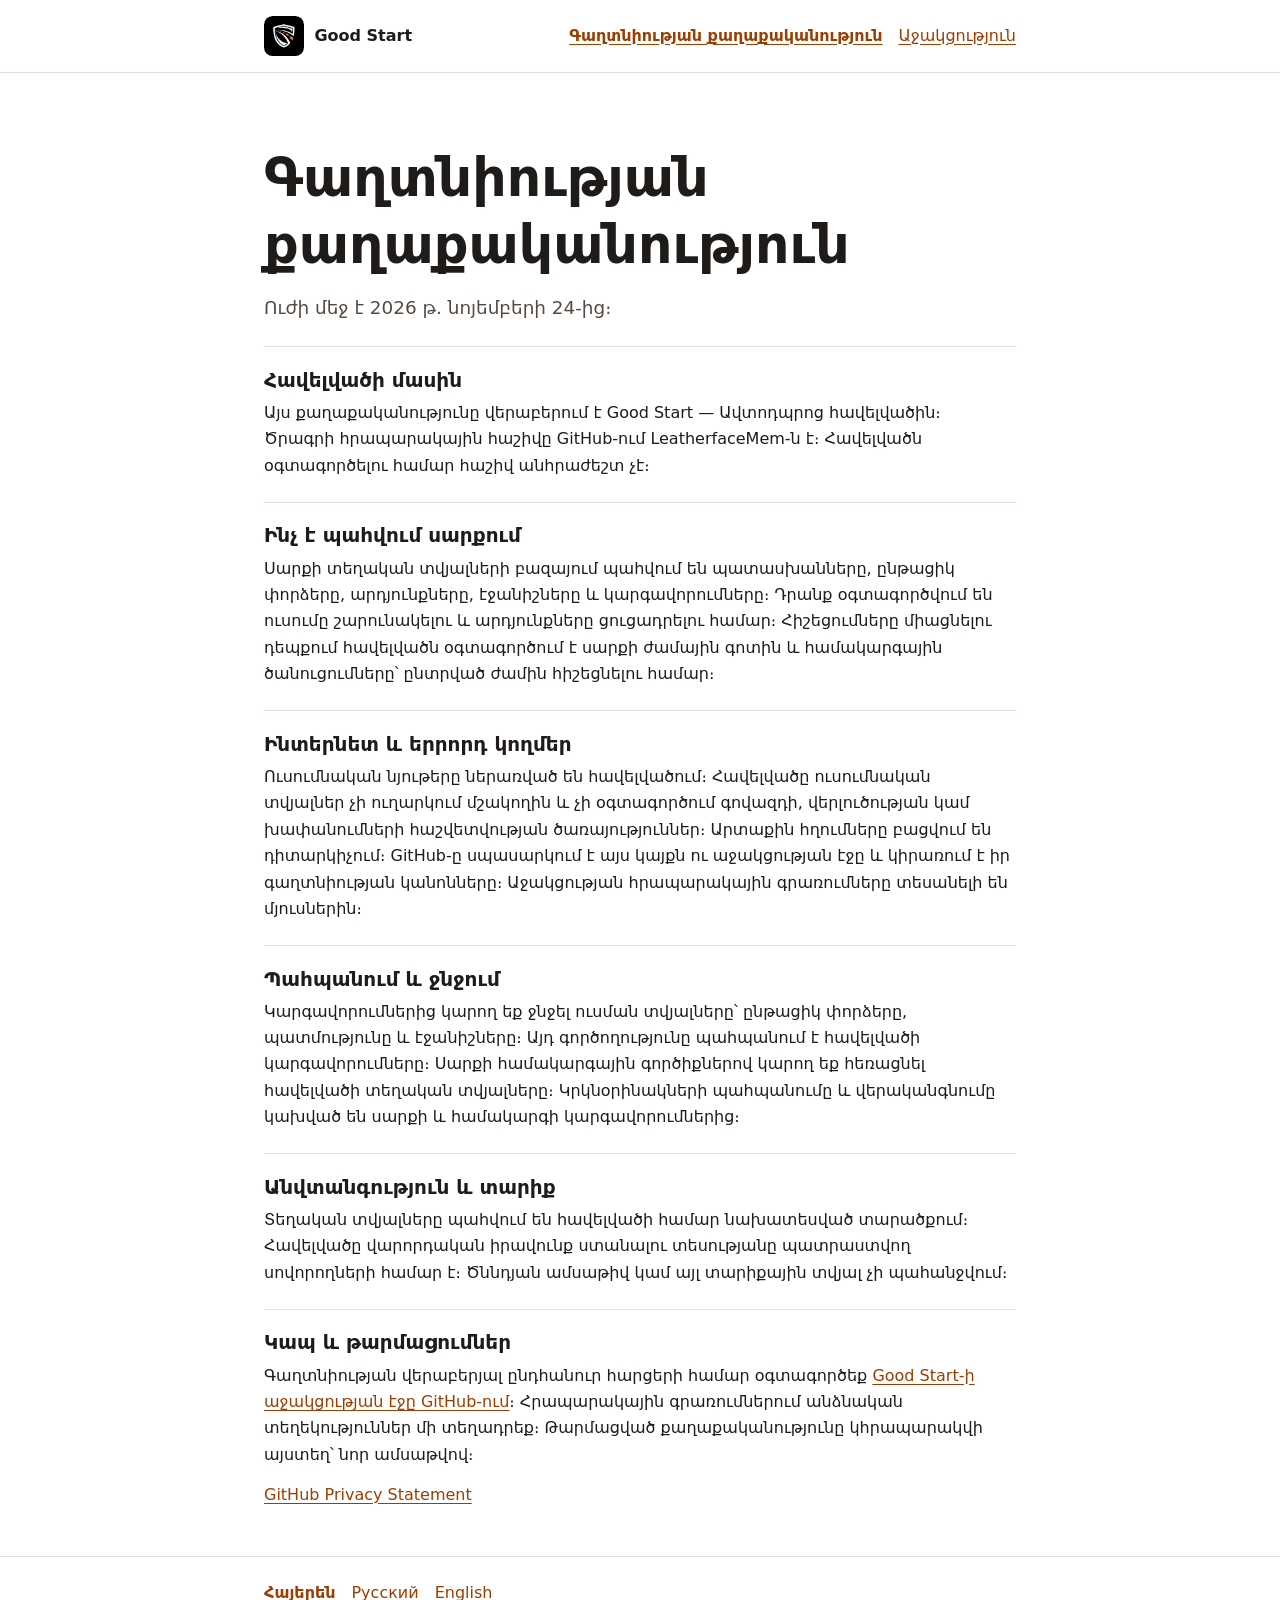
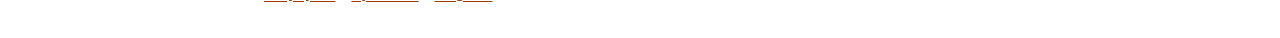
==== privacy/index.html @ 968c4f22 "Publish Good Start privacy and support in three languages" ====
<!doctype html>
<html lang="hy">
<head>
<meta charset="utf-8">
<meta name="viewport" content="width=device-width,initial-scale=1">
<title>Գաղտնիության քաղաքականություն · Good Start</title>
<link rel="icon" href="../assets/logo.png">
<link rel="stylesheet" href="../assets/styles.css">
</head>
<body>
<header><div class="wrap bar">
<a class="brand" href="../"><img src="../assets/logo.png" alt="" width="40" height="40">Good Start</a>
<nav aria-label="Էջեր"><a href="../privacy/" aria-current="page">Գաղտնիության քաղաքականություն</a><a href="../support/">Աջակցություն</a></nav>
</div></header>
<main class="wrap"><h1>Գաղտնիության քաղաքականություն</h1><p class="intro">Ուժի մեջ է 2026 թ. նոյեմբերի 24-ից։</p><section><h2>Հավելվածի մասին</h2><p>Այս քաղաքականությունը վերաբերում է Good Start — Ավտոդպրոց հավելվածին։ Ծրագրի հրապարակային հաշիվը GitHub-ում LeatherfaceMem-ն է։ Հավելվածն օգտագործելու համար հաշիվ անհրաժեշտ չէ։</p></section><section><h2>Ինչ է պահվում սարքում</h2><p>Սարքի տեղական տվյալների բազայում պահվում են պատասխանները, ընթացիկ փորձերը, արդյունքները, էջանիշները և կարգավորումները։ Դրանք օգտագործվում են ուսումը շարունակելու և արդյունքները ցուցադրելու համար։ Հիշեցումները միացնելու դեպքում հավելվածն օգտագործում է սարքի ժամային գոտին և համակարգային ծանուցումները՝ ընտրված ժամին հիշեցնելու համար։</p></section><section><h2>Ինտերնետ և երրորդ կողմեր</h2><p>Ուսումնական նյութերը ներառված են հավելվածում։ Հավելվածը ուսումնական տվյալներ չի ուղարկում մշակողին և չի օգտագործում գովազդի, վերլուծության կամ խափանումների հաշվետվության ծառայություններ։ Արտաքին հղումները բացվում են դիտարկիչում։ GitHub-ը սպասարկում է այս կայքն ու աջակցության էջը և կիրառում է իր գաղտնիության կանոնները։ Աջակցության հրապարակային գրառումները տեսանելի են մյուսներին։</p></section><section><h2>Պահպանում և ջնջում</h2><p>Կարգավորումներից կարող եք ջնջել ուսման տվյալները՝ ընթացիկ փորձերը, պատմությունը և էջանիշները։ Այդ գործողությունը պահպանում է հավելվածի կարգավորումները։ Սարքի համակարգային գործիքներով կարող եք հեռացնել հավելվածի տեղական տվյալները։ Կրկնօրինակների պահպանումը և վերականգնումը կախված են սարքի և համակարգի կարգավորումներից։</p></section><section><h2>Անվտանգություն և տարիք</h2><p>Տեղական տվյալները պահվում են հավելվածի համար նախատեսված տարածքում։ Հավելվածը վարորդական իրավունք ստանալու տեսությանը պատրաստվող սովորողների համար է։ Ծննդյան ամսաթիվ կամ այլ տարիքային տվյալ չի պահանջվում։</p></section><section><h2>Կապ և թարմացումներ</h2><p>Գաղտնիության վերաբերյալ ընդհանուր հարցերի համար օգտագործեք <a href="https://github.com/LeatherfaceMem/good-start-legal/issues">Good Start-ի աջակցության էջը GitHub-ում</a>։ Հրապարակային գրառումներում անձնական տեղեկություններ մի տեղադրեք։ Թարմացված քաղաքականությունը կհրապարակվի այստեղ՝ նոր ամսաթվով։</p></section><a href="https://docs.github.com/en/site-policy/privacy-policies/github-general-privacy-statement">GitHub Privacy Statement</a></main>
<footer><nav class="wrap" aria-label="Լեզու"><a href="../privacy/" hreflang="hy" lang="hy" aria-current="page">Հայերեն</a><a href="../ru/privacy/" hreflang="ru" lang="ru">Русский</a><a href="../en/privacy/" hreflang="en" lang="en">English</a></nav></footer>
</body></html>
---- assets/styles.css ----
@font-face { font-family: Armenian; src: url(armenian.ttf) format('truetype'); font-display: swap; }
:root { color-scheme: light; font: 100%/1.65 system-ui, Armenian, sans-serif; color: #1e1b18; background: #fff; --accent: #9f3c00; --line: #e9dfd8; }
* { box-sizing: border-box; }
body { margin: 0; }
header { border-bottom: 1px solid var(--line); }
.wrap { width: min(100% - 2.5rem, 47rem); margin-inline: auto; }
.bar { display: flex; gap: 1rem 2rem; justify-content: space-between; flex-wrap: wrap; align-items: center; padding-block: 1rem; }
nav { display: flex; flex-wrap: wrap; gap: .5rem 1rem; }
a { color: var(--accent); text-underline-offset: .18em; }
a:focus-visible { outline: 2px solid var(--accent); outline-offset: .2rem; }
[aria-current] { font-weight: 700; }
.brand { display: inline-flex; align-items: center; gap: .65rem; color: inherit; font-weight: 750; text-decoration: none; }
.brand img { width: 2.5rem; height: 2.5rem; border-radius: .55rem; }
main { padding-block: clamp(2rem, 6vw, 4.5rem) 3rem; }
h1, h2 { line-height: 1.25; overflow-wrap: anywhere; }
h1 { font-size: clamp(1.95rem, 6vw, 3.35rem); margin: 0 0 .9rem; }
h2 { margin: 0 0 .45rem; font-size: 1.25rem; }
p { margin: 0 0 .85rem; }
section { border-top: 1px solid var(--line); padding-top: 1.3rem; margin-top: 1.4rem; }
.intro { font-size: 1.15rem; color: #554a42; }
footer { border-top: 1px solid var(--line); padding-block: 1.4rem 2rem; }
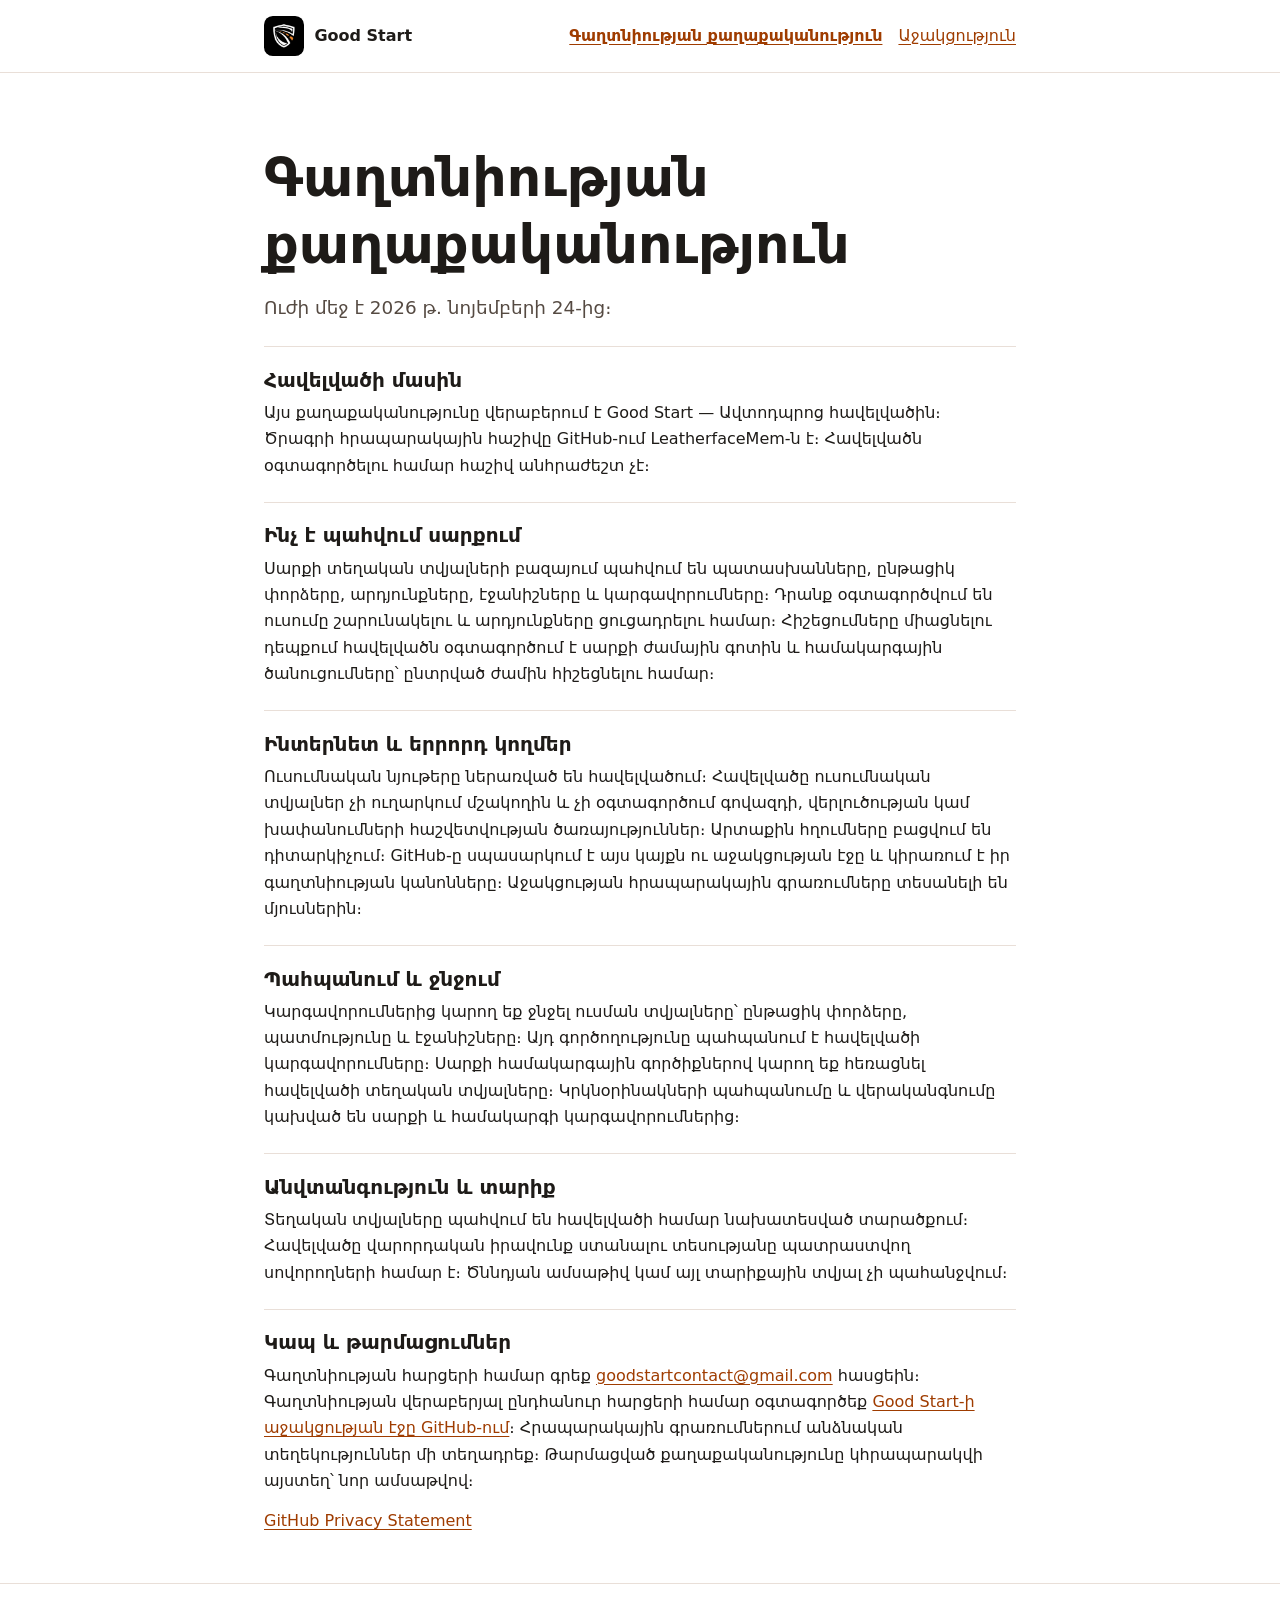
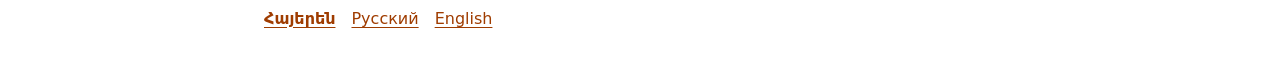
==== commit af127ac6: "Publish the confirmed Good Start support email" ====
--- a/privacy/index.html
+++ b/privacy/index.html
@@ -12,6 +12,6 @@
 <a class="brand" href="../"><img src="../assets/logo.png" alt="" width="40" height="40">Good Start</a>
 <nav aria-label="Էջեր"><a href="../privacy/" aria-current="page">Գաղտնիության քաղաքականություն</a><a href="../support/">Աջակցություն</a></nav>
 </div></header>
-<main class="wrap"><h1>Գաղտնիության քաղաքականություն</h1><p class="intro">Ուժի մեջ է 2026 թ. նոյեմբերի 24-ից։</p><section><h2>Հավելվածի մասին</h2><p>Այս քաղաքականությունը վերաբերում է Good Start — Ավտոդպրոց հավելվածին։ Ծրագրի հրապարակային հաշիվը GitHub-ում LeatherfaceMem-ն է։ Հավելվածն օգտագործելու համար հաշիվ անհրաժեշտ չէ։</p></section><section><h2>Ինչ է պահվում սարքում</h2><p>Սարքի տեղական տվյալների բազայում պահվում են պատասխանները, ընթացիկ փորձերը, արդյունքները, էջանիշները և կարգավորումները։ Դրանք օգտագործվում են ուսումը շարունակելու և արդյունքները ցուցադրելու համար։ Հիշեցումները միացնելու դեպքում հավելվածն օգտագործում է սարքի ժամային գոտին և համակարգային ծանուցումները՝ ընտրված ժամին հիշեցնելու համար։</p></section><section><h2>Ինտերնետ և երրորդ կողմեր</h2><p>Ուսումնական նյութերը ներառված են հավելվածում։ Հավելվածը ուսումնական տվյալներ չի ուղարկում մշակողին և չի օգտագործում գովազդի, վերլուծության կամ խափանումների հաշվետվության ծառայություններ։ Արտաքին հղումները բացվում են դիտարկիչում։ GitHub-ը սպասարկում է այս կայքն ու աջակցության էջը և կիրառում է իր գաղտնիության կանոնները։ Աջակցության հրապարակային գրառումները տեսանելի են մյուսներին։</p></section><section><h2>Պահպանում և ջնջում</h2><p>Կարգավորումներից կարող եք ջնջել ուսման տվյալները՝ ընթացիկ փորձերը, պատմությունը և էջանիշները։ Այդ գործողությունը պահպանում է հավելվածի կարգավորումները։ Սարքի համակարգային գործիքներով կարող եք հեռացնել հավելվածի տեղական տվյալները։ Կրկնօրինակների պահպանումը և վերականգնումը կախված են սարքի և համակարգի կարգավորումներից։</p></section><section><h2>Անվտանգություն և տարիք</h2><p>Տեղական տվյալները պահվում են հավելվածի համար նախատեսված տարածքում։ Հավելվածը վարորդական իրավունք ստանալու տեսությանը պատրաստվող սովորողների համար է։ Ծննդյան ամսաթիվ կամ այլ տարիքային տվյալ չի պահանջվում։</p></section><section><h2>Կապ և թարմացումներ</h2><p>Գաղտնիության վերաբերյալ ընդհանուր հարցերի համար օգտագործեք <a href="https://github.com/LeatherfaceMem/good-start-legal/issues">Good Start-ի աջակցության էջը GitHub-ում</a>։ Հրապարակային գրառումներում անձնական տեղեկություններ մի տեղադրեք։ Թարմացված քաղաքականությունը կհրապարակվի այստեղ՝ նոր ամսաթվով։</p></section><a href="https://docs.github.com/en/site-policy/privacy-policies/github-general-privacy-statement">GitHub Privacy Statement</a></main>
+<main class="wrap"><h1>Գաղտնիության քաղաքականություն</h1><p class="intro">Ուժի մեջ է 2026 թ. նոյեմբերի 24-ից։</p><section><h2>Հավելվածի մասին</h2><p>Այս քաղաքականությունը վերաբերում է Good Start — Ավտոդպրոց հավելվածին։ Ծրագրի հրապարակային հաշիվը GitHub-ում LeatherfaceMem-ն է։ Հավելվածն օգտագործելու համար հաշիվ անհրաժեշտ չէ։</p></section><section><h2>Ինչ է պահվում սարքում</h2><p>Սարքի տեղական տվյալների բազայում պահվում են պատասխանները, ընթացիկ փորձերը, արդյունքները, էջանիշները և կարգավորումները։ Դրանք օգտագործվում են ուսումը շարունակելու և արդյունքները ցուցադրելու համար։ Հիշեցումները միացնելու դեպքում հավելվածն օգտագործում է սարքի ժամային գոտին և համակարգային ծանուցումները՝ ընտրված ժամին հիշեցնելու համար։</p></section><section><h2>Ինտերնետ և երրորդ կողմեր</h2><p>Ուսումնական նյութերը ներառված են հավելվածում։ Հավելվածը ուսումնական տվյալներ չի ուղարկում մշակողին և չի օգտագործում գովազդի, վերլուծության կամ խափանումների հաշվետվության ծառայություններ։ Արտաքին հղումները բացվում են դիտարկիչում։ GitHub-ը սպասարկում է այս կայքն ու աջակցության էջը և կիրառում է իր գաղտնիության կանոնները։ Աջակցության հրապարակային գրառումները տեսանելի են մյուսներին։</p></section><section><h2>Պահպանում և ջնջում</h2><p>Կարգավորումներից կարող եք ջնջել ուսման տվյալները՝ ընթացիկ փորձերը, պատմությունը և էջանիշները։ Այդ գործողությունը պահպանում է հավելվածի կարգավորումները։ Սարքի համակարգային գործիքներով կարող եք հեռացնել հավելվածի տեղական տվյալները։ Կրկնօրինակների պահպանումը և վերականգնումը կախված են սարքի և համակարգի կարգավորումներից։</p></section><section><h2>Անվտանգություն և տարիք</h2><p>Տեղական տվյալները պահվում են հավելվածի համար նախատեսված տարածքում։ Հավելվածը վարորդական իրավունք ստանալու տեսությանը պատրաստվող սովորողների համար է։ Ծննդյան ամսաթիվ կամ այլ տարիքային տվյալ չի պահանջվում։</p></section><section><h2>Կապ և թարմացումներ</h2><p>Գաղտնիության հարցերի համար գրեք <a href="mailto:goodstartcontact@gmail.com">goodstartcontact@gmail.com</a> հասցեին։ Գաղտնիության վերաբերյալ ընդհանուր հարցերի համար օգտագործեք <a href="https://github.com/LeatherfaceMem/good-start-legal/issues">Good Start-ի աջակցության էջը GitHub-ում</a>։ Հրապարակային գրառումներում անձնական տեղեկություններ մի տեղադրեք։ Թարմացված քաղաքականությունը կհրապարակվի այստեղ՝ նոր ամսաթվով։</p></section><a href="https://docs.github.com/en/site-policy/privacy-policies/github-general-privacy-statement">GitHub Privacy Statement</a></main>
 <footer><nav class="wrap" aria-label="Լեզու"><a href="../privacy/" hreflang="hy" lang="hy" aria-current="page">Հայերեն</a><a href="../ru/privacy/" hreflang="ru" lang="ru">Русский</a><a href="../en/privacy/" hreflang="en" lang="en">English</a></nav></footer>
 </body></html>
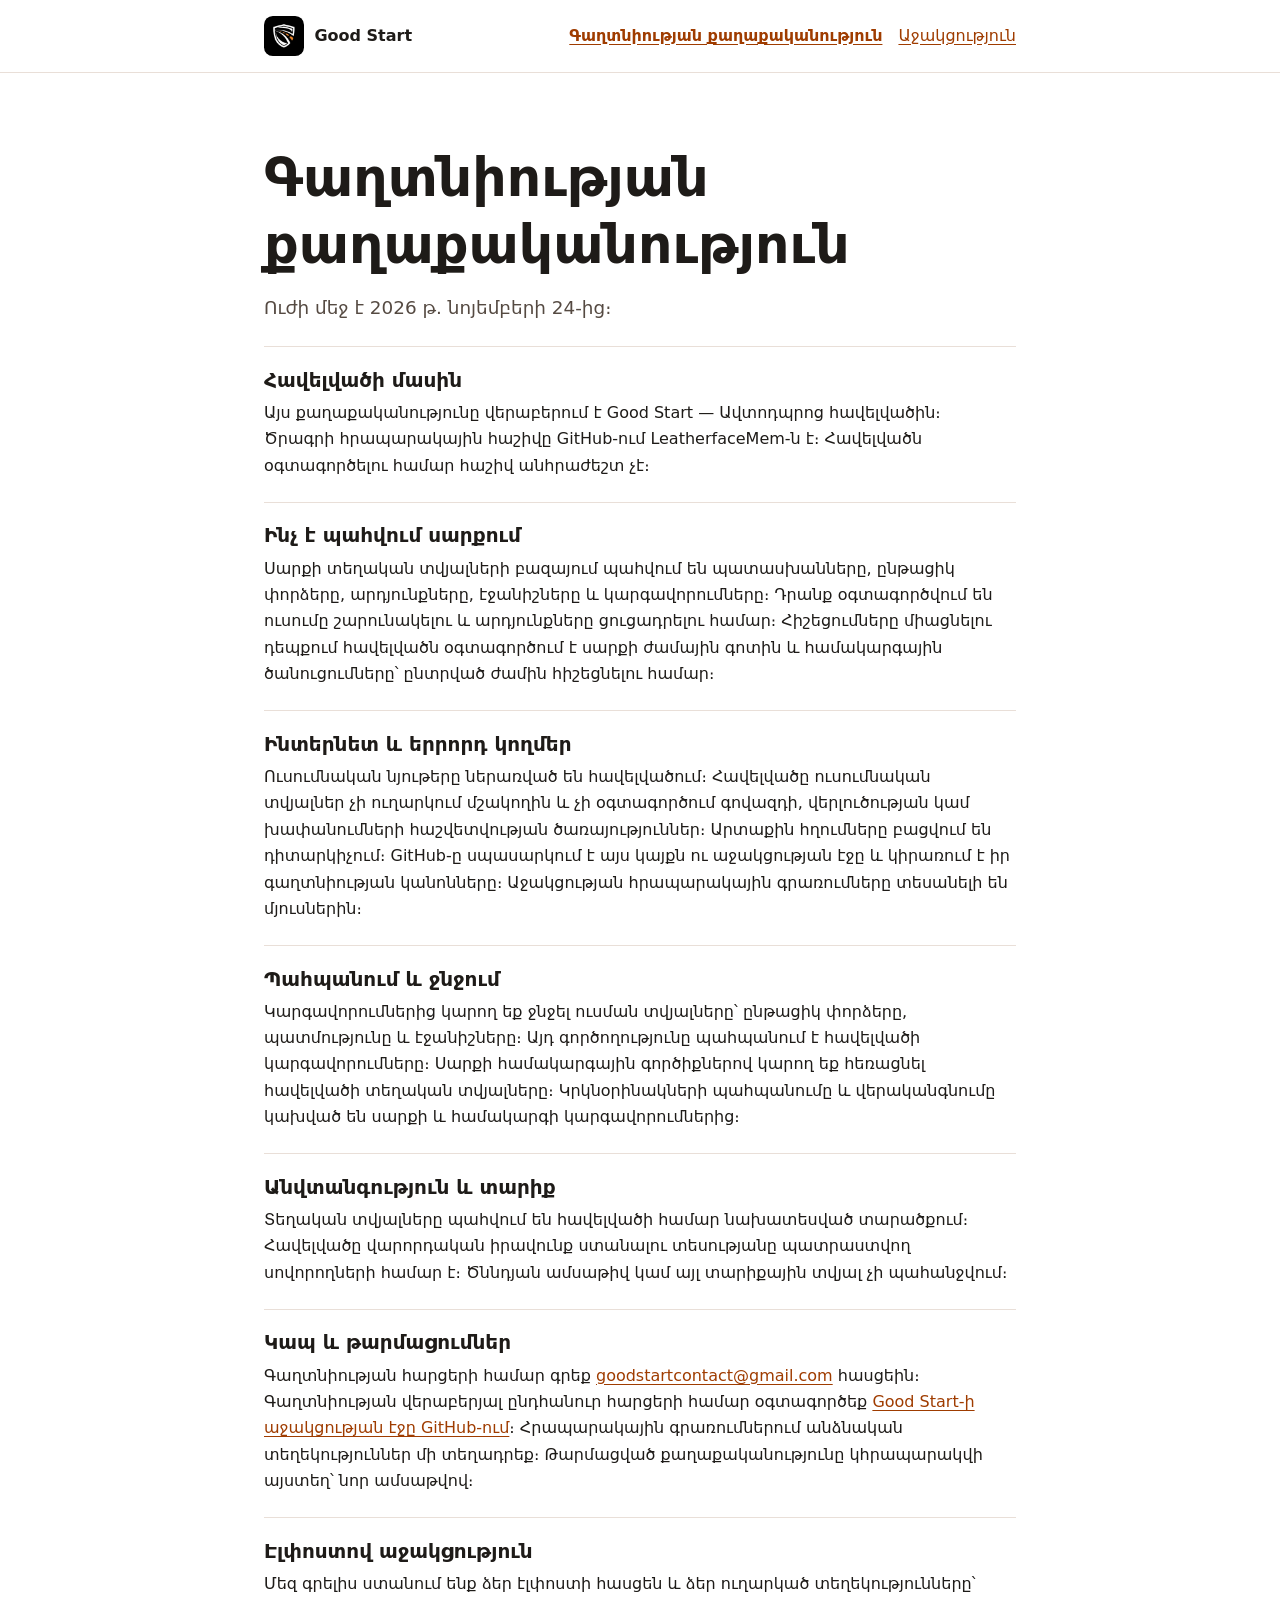
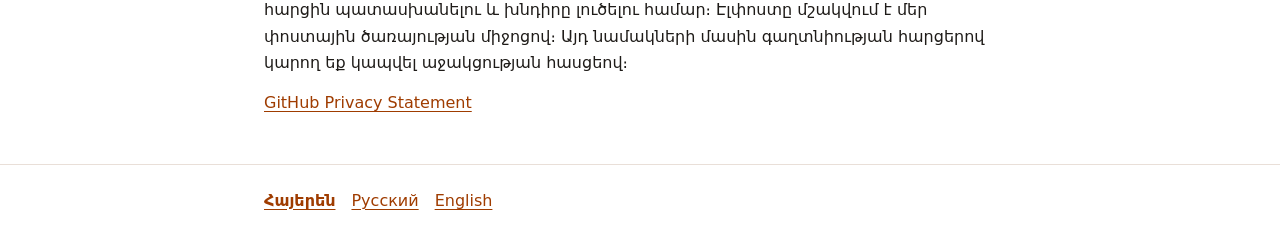
==== commit ab3709a0: "Explain how direct support email is handled" ====
--- a/privacy/index.html
+++ b/privacy/index.html
@@ -12,6 +12,6 @@
 <a class="brand" href="../"><img src="../assets/logo.png" alt="" width="40" height="40">Good Start</a>
 <nav aria-label="Էջեր"><a href="../privacy/" aria-current="page">Գաղտնիության քաղաքականություն</a><a href="../support/">Աջակցություն</a></nav>
 </div></header>
-<main class="wrap"><h1>Գաղտնիության քաղաքականություն</h1><p class="intro">Ուժի մեջ է 2026 թ. նոյեմբերի 24-ից։</p><section><h2>Հավելվածի մասին</h2><p>Այս քաղաքականությունը վերաբերում է Good Start — Ավտոդպրոց հավելվածին։ Ծրագրի հրապարակային հաշիվը GitHub-ում LeatherfaceMem-ն է։ Հավելվածն օգտագործելու համար հաշիվ անհրաժեշտ չէ։</p></section><section><h2>Ինչ է պահվում սարքում</h2><p>Սարքի տեղական տվյալների բազայում պահվում են պատասխանները, ընթացիկ փորձերը, արդյունքները, էջանիշները և կարգավորումները։ Դրանք օգտագործվում են ուսումը շարունակելու և արդյունքները ցուցադրելու համար։ Հիշեցումները միացնելու դեպքում հավելվածն օգտագործում է սարքի ժամային գոտին և համակարգային ծանուցումները՝ ընտրված ժամին հիշեցնելու համար։</p></section><section><h2>Ինտերնետ և երրորդ կողմեր</h2><p>Ուսումնական նյութերը ներառված են հավելվածում։ Հավելվածը ուսումնական տվյալներ չի ուղարկում մշակողին և չի օգտագործում գովազդի, վերլուծության կամ խափանումների հաշվետվության ծառայություններ։ Արտաքին հղումները բացվում են դիտարկիչում։ GitHub-ը սպասարկում է այս կայքն ու աջակցության էջը և կիրառում է իր գաղտնիության կանոնները։ Աջակցության հրապարակային գրառումները տեսանելի են մյուսներին։</p></section><section><h2>Պահպանում և ջնջում</h2><p>Կարգավորումներից կարող եք ջնջել ուսման տվյալները՝ ընթացիկ փորձերը, պատմությունը և էջանիշները։ Այդ գործողությունը պահպանում է հավելվածի կարգավորումները։ Սարքի համակարգային գործիքներով կարող եք հեռացնել հավելվածի տեղական տվյալները։ Կրկնօրինակների պահպանումը և վերականգնումը կախված են սարքի և համակարգի կարգավորումներից։</p></section><section><h2>Անվտանգություն և տարիք</h2><p>Տեղական տվյալները պահվում են հավելվածի համար նախատեսված տարածքում։ Հավելվածը վարորդական իրավունք ստանալու տեսությանը պատրաստվող սովորողների համար է։ Ծննդյան ամսաթիվ կամ այլ տարիքային տվյալ չի պահանջվում։</p></section><section><h2>Կապ և թարմացումներ</h2><p>Գաղտնիության հարցերի համար գրեք <a href="mailto:goodstartcontact@gmail.com">goodstartcontact@gmail.com</a> հասցեին։ Գաղտնիության վերաբերյալ ընդհանուր հարցերի համար օգտագործեք <a href="https://github.com/LeatherfaceMem/good-start-legal/issues">Good Start-ի աջակցության էջը GitHub-ում</a>։ Հրապարակային գրառումներում անձնական տեղեկություններ մի տեղադրեք։ Թարմացված քաղաքականությունը կհրապարակվի այստեղ՝ նոր ամսաթվով։</p></section><a href="https://docs.github.com/en/site-policy/privacy-policies/github-general-privacy-statement">GitHub Privacy Statement</a></main>
+<main class="wrap"><h1>Գաղտնիության քաղաքականություն</h1><p class="intro">Ուժի մեջ է 2026 թ. նոյեմբերի 24-ից։</p><section><h2>Հավելվածի մասին</h2><p>Այս քաղաքականությունը վերաբերում է Good Start — Ավտոդպրոց հավելվածին։ Ծրագրի հրապարակային հաշիվը GitHub-ում LeatherfaceMem-ն է։ Հավելվածն օգտագործելու համար հաշիվ անհրաժեշտ չէ։</p></section><section><h2>Ինչ է պահվում սարքում</h2><p>Սարքի տեղական տվյալների բազայում պահվում են պատասխանները, ընթացիկ փորձերը, արդյունքները, էջանիշները և կարգավորումները։ Դրանք օգտագործվում են ուսումը շարունակելու և արդյունքները ցուցադրելու համար։ Հիշեցումները միացնելու դեպքում հավելվածն օգտագործում է սարքի ժամային գոտին և համակարգային ծանուցումները՝ ընտրված ժամին հիշեցնելու համար։</p></section><section><h2>Ինտերնետ և երրորդ կողմեր</h2><p>Ուսումնական նյութերը ներառված են հավելվածում։ Հավելվածը ուսումնական տվյալներ չի ուղարկում մշակողին և չի օգտագործում գովազդի, վերլուծության կամ խափանումների հաշվետվության ծառայություններ։ Արտաքին հղումները բացվում են դիտարկիչում։ GitHub-ը սպասարկում է այս կայքն ու աջակցության էջը և կիրառում է իր գաղտնիության կանոնները։ Աջակցության հրապարակային գրառումները տեսանելի են մյուսներին։</p></section><section><h2>Պահպանում և ջնջում</h2><p>Կարգավորումներից կարող եք ջնջել ուսման տվյալները՝ ընթացիկ փորձերը, պատմությունը և էջանիշները։ Այդ գործողությունը պահպանում է հավելվածի կարգավորումները։ Սարքի համակարգային գործիքներով կարող եք հեռացնել հավելվածի տեղական տվյալները։ Կրկնօրինակների պահպանումը և վերականգնումը կախված են սարքի և համակարգի կարգավորումներից։</p></section><section><h2>Անվտանգություն և տարիք</h2><p>Տեղական տվյալները պահվում են հավելվածի համար նախատեսված տարածքում։ Հավելվածը վարորդական իրավունք ստանալու տեսությանը պատրաստվող սովորողների համար է։ Ծննդյան ամսաթիվ կամ այլ տարիքային տվյալ չի պահանջվում։</p></section><section><h2>Կապ և թարմացումներ</h2><p>Գաղտնիության հարցերի համար գրեք <a href="mailto:goodstartcontact@gmail.com">goodstartcontact@gmail.com</a> հասցեին։ Գաղտնիության վերաբերյալ ընդհանուր հարցերի համար օգտագործեք <a href="https://github.com/LeatherfaceMem/good-start-legal/issues">Good Start-ի աջակցության էջը GitHub-ում</a>։ Հրապարակային գրառումներում անձնական տեղեկություններ մի տեղադրեք։ Թարմացված քաղաքականությունը կհրապարակվի այստեղ՝ նոր ամսաթվով։</p></section><section><h2>Էլփոստով աջակցություն</h2><p>Մեզ գրելիս ստանում ենք ձեր էլփոստի հասցեն և ձեր ուղարկած տեղեկությունները՝ հարցին պատասխանելու և խնդիրը լուծելու համար։ Էլփոստը մշակվում է մեր փոստային ծառայության միջոցով։ Այդ նամակների մասին գաղտնիության հարցերով կարող եք կապվել աջակցության հասցեով։</p></section><a href="https://docs.github.com/en/site-policy/privacy-policies/github-general-privacy-statement">GitHub Privacy Statement</a></main>
 <footer><nav class="wrap" aria-label="Լեզու"><a href="../privacy/" hreflang="hy" lang="hy" aria-current="page">Հայերեն</a><a href="../ru/privacy/" hreflang="ru" lang="ru">Русский</a><a href="../en/privacy/" hreflang="en" lang="en">English</a></nav></footer>
 </body></html>
